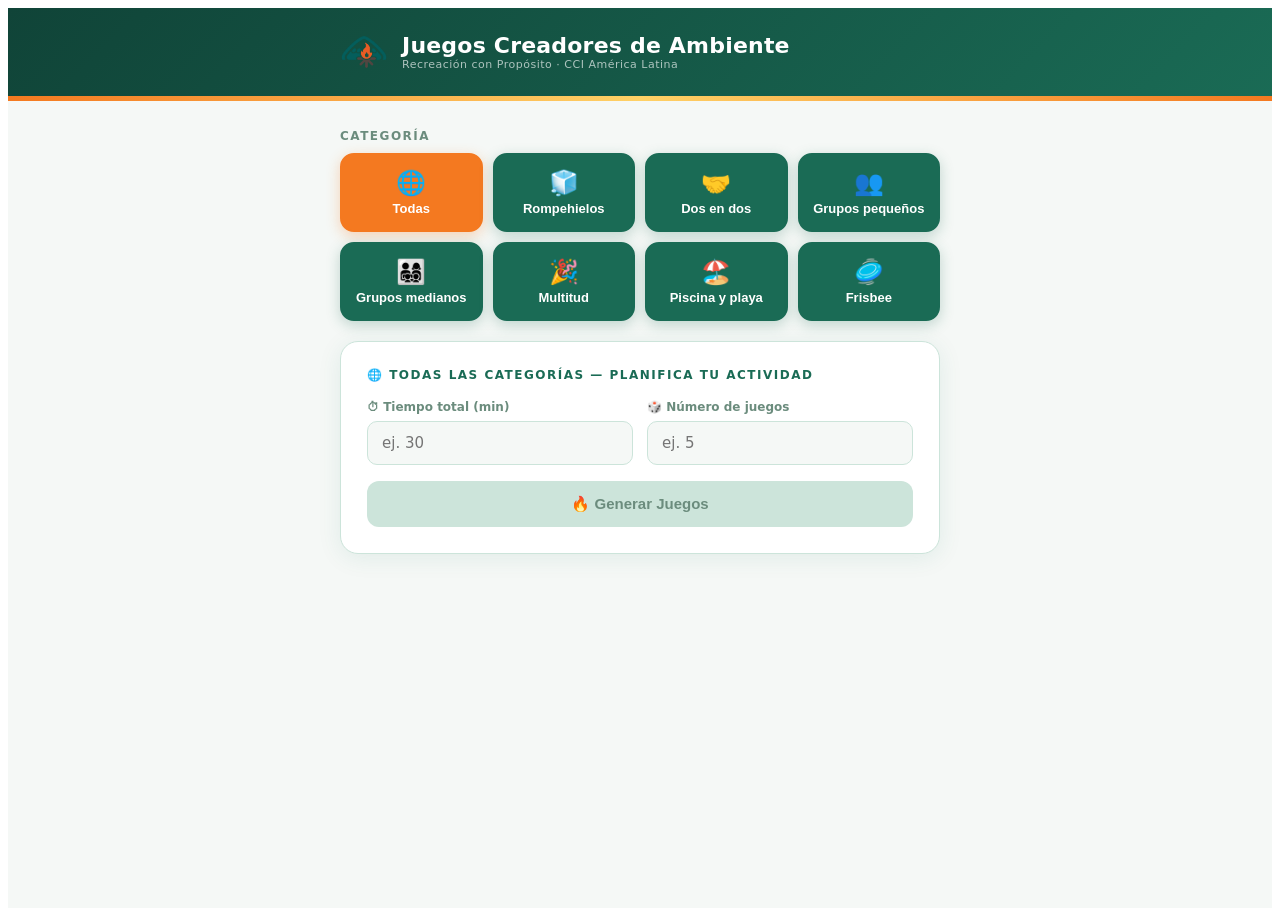
==== ejca/index.html @ 90d576f1 "game Actualizacion del prototipo de juegos" ====
<!doctype html>
<html lang="es">
  <head>
    <meta charset="UTF-8" />
    <meta name="viewport" content="width=device-width, initial-scale=1.0" />
    <link rel="icon" type="image/png" href="./assets/LOGO%20CCIAL%20v4%20isotipo-DArUPIQ0.png" />
    <title>Juegos Creadores de Ambiente</title>
    <script type="module" crossorigin src="./assets/index-Dtsxle6p.js"></script>
  </head>
  <body>
    <div id="root"></div>
  </body>
</html>
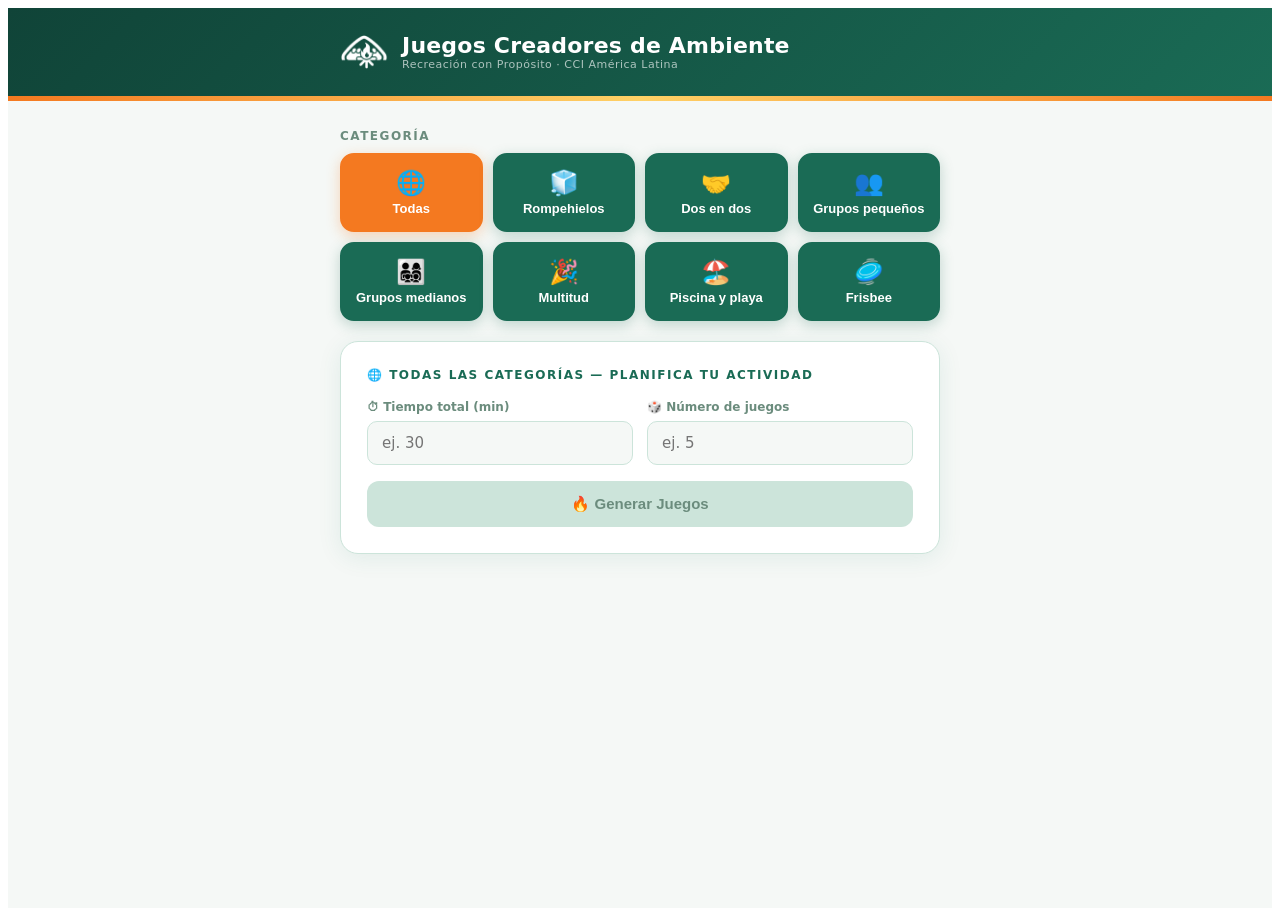
==== commit bcf09261: "Logo_Update" ====
--- a/ejca/index.html
+++ b/ejca/index.html
@@ -5,7 +5,7 @@
     <meta name="viewport" content="width=device-width, initial-scale=1.0" />
     <link rel="icon" type="image/png" href="./assets/LOGO%20CCIAL%20v4%20isotipo-DArUPIQ0.png" />
     <title>Juegos Creadores de Ambiente</title>
-    <script type="module" crossorigin src="./assets/index-Dtsxle6p.js"></script>
+    <script type="module" crossorigin src="./assets/index-B9lkzihW.js"></script>
   </head>
   <body>
     <div id="root"></div>
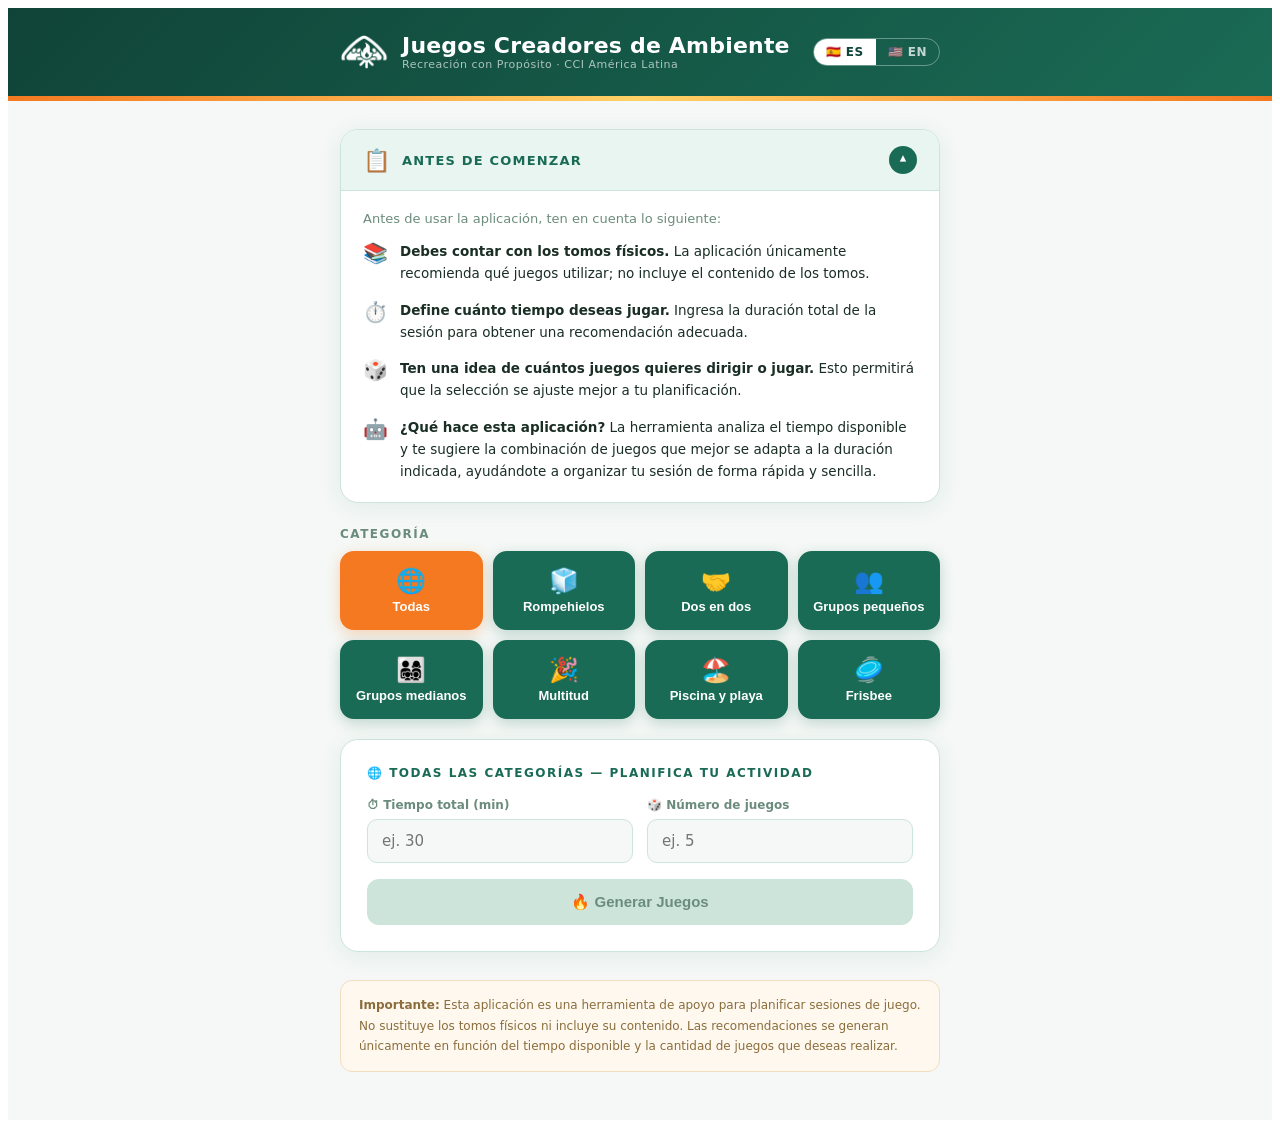
==== commit 9ba3d981: "Disclamer_added Se agregaron Instrucciones y un Disclaimer al webapp" ====
--- a/ejca/index.html
+++ b/ejca/index.html
@@ -5,7 +5,7 @@
     <meta name="viewport" content="width=device-width, initial-scale=1.0" />
     <link rel="icon" type="image/png" href="./assets/LOGO%20CCIAL%20v4%20isotipo-DArUPIQ0.png" />
     <title>Juegos Creadores de Ambiente</title>
-    <script type="module" crossorigin src="./assets/index-B9lkzihW.js"></script>
+    <script type="module" crossorigin src="./assets/index-AMtf31ps.js"></script>
   </head>
   <body>
     <div id="root"></div>
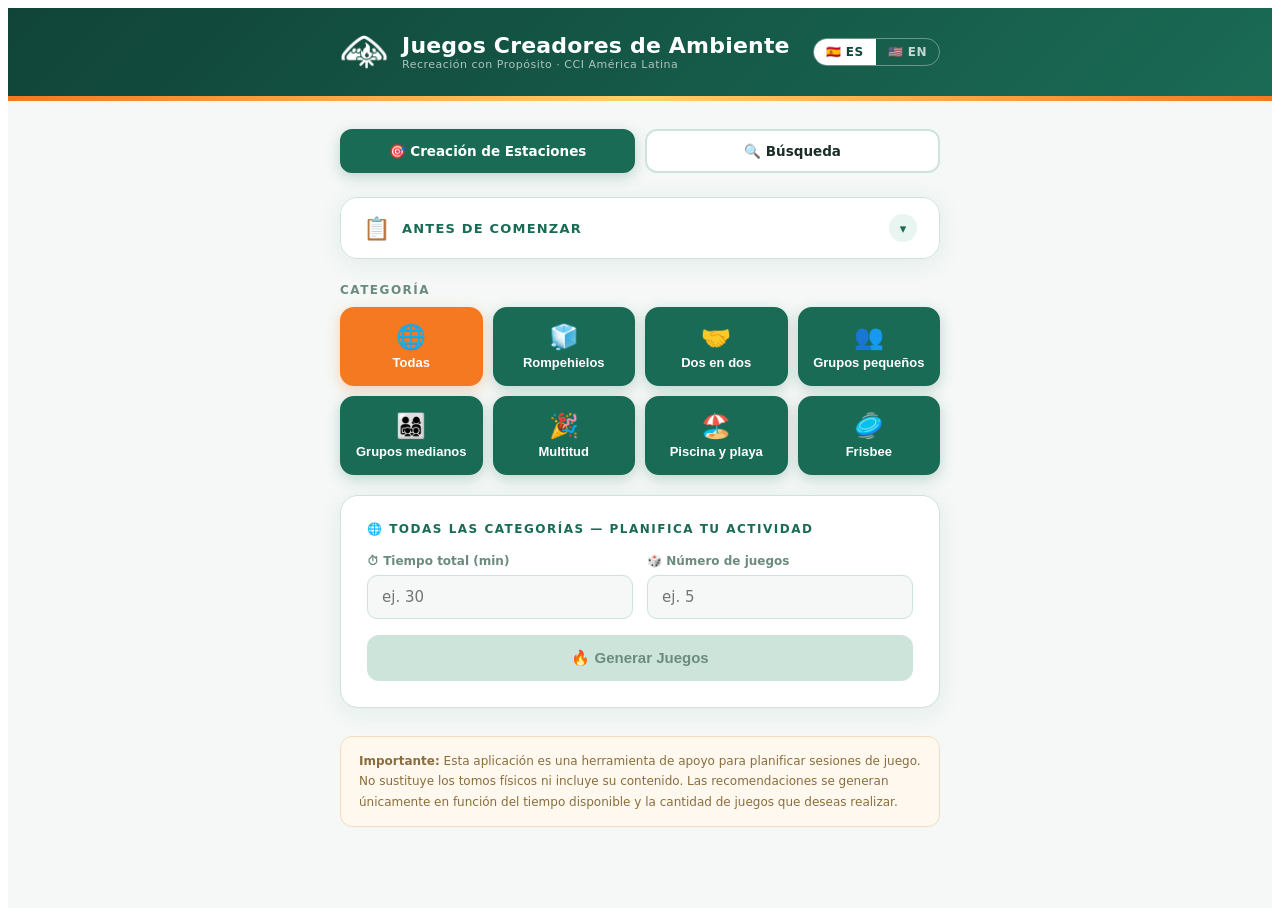
==== commit 6ce15123: "Add_SearchOption Se agrego la opcion de Busqueda general" ====
--- a/ejca/index.html
+++ b/ejca/index.html
@@ -5,7 +5,7 @@
     <meta name="viewport" content="width=device-width, initial-scale=1.0" />
     <link rel="icon" type="image/png" href="./assets/LOGO%20CCIAL%20v4%20isotipo-DArUPIQ0.png" />
     <title>Juegos Creadores de Ambiente</title>
-    <script type="module" crossorigin src="./assets/index-AMtf31ps.js"></script>
+    <script type="module" crossorigin src="./assets/index-tb1hO3EN.js"></script>
   </head>
   <body>
     <div id="root"></div>
